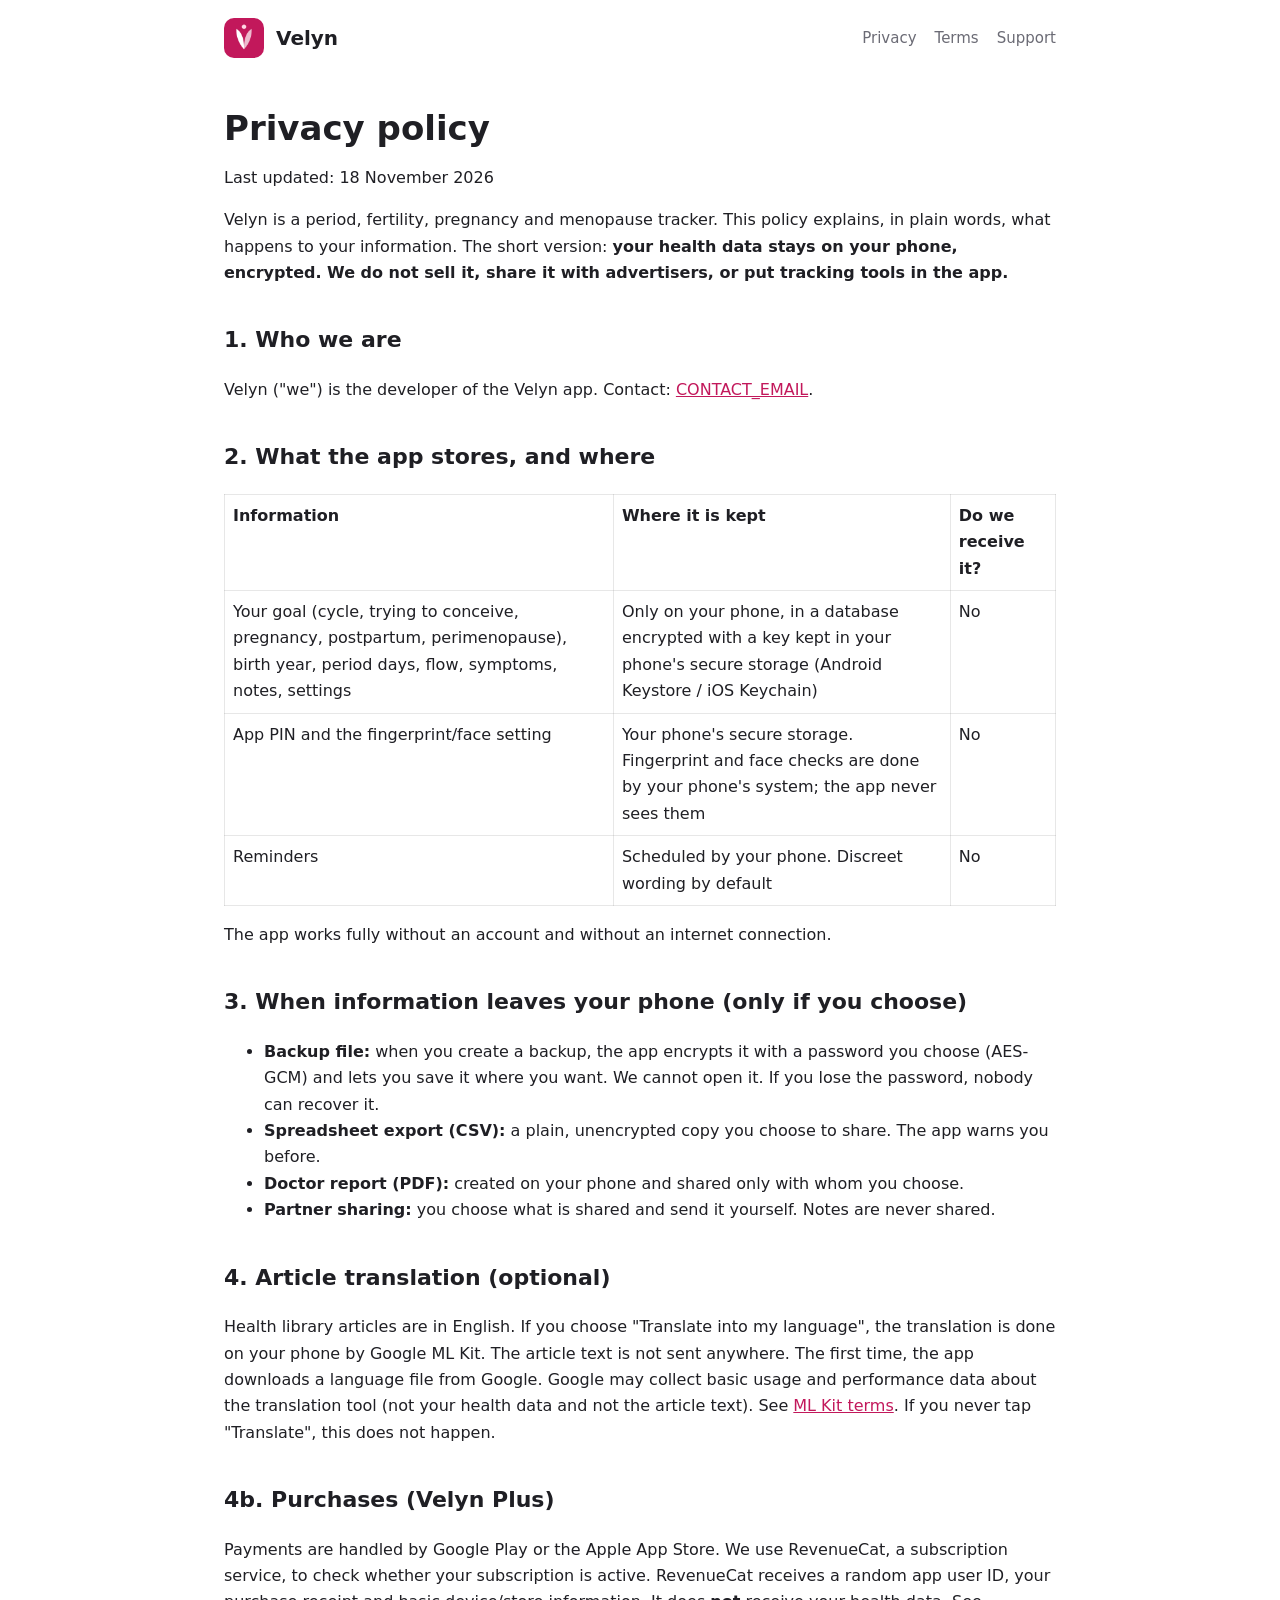
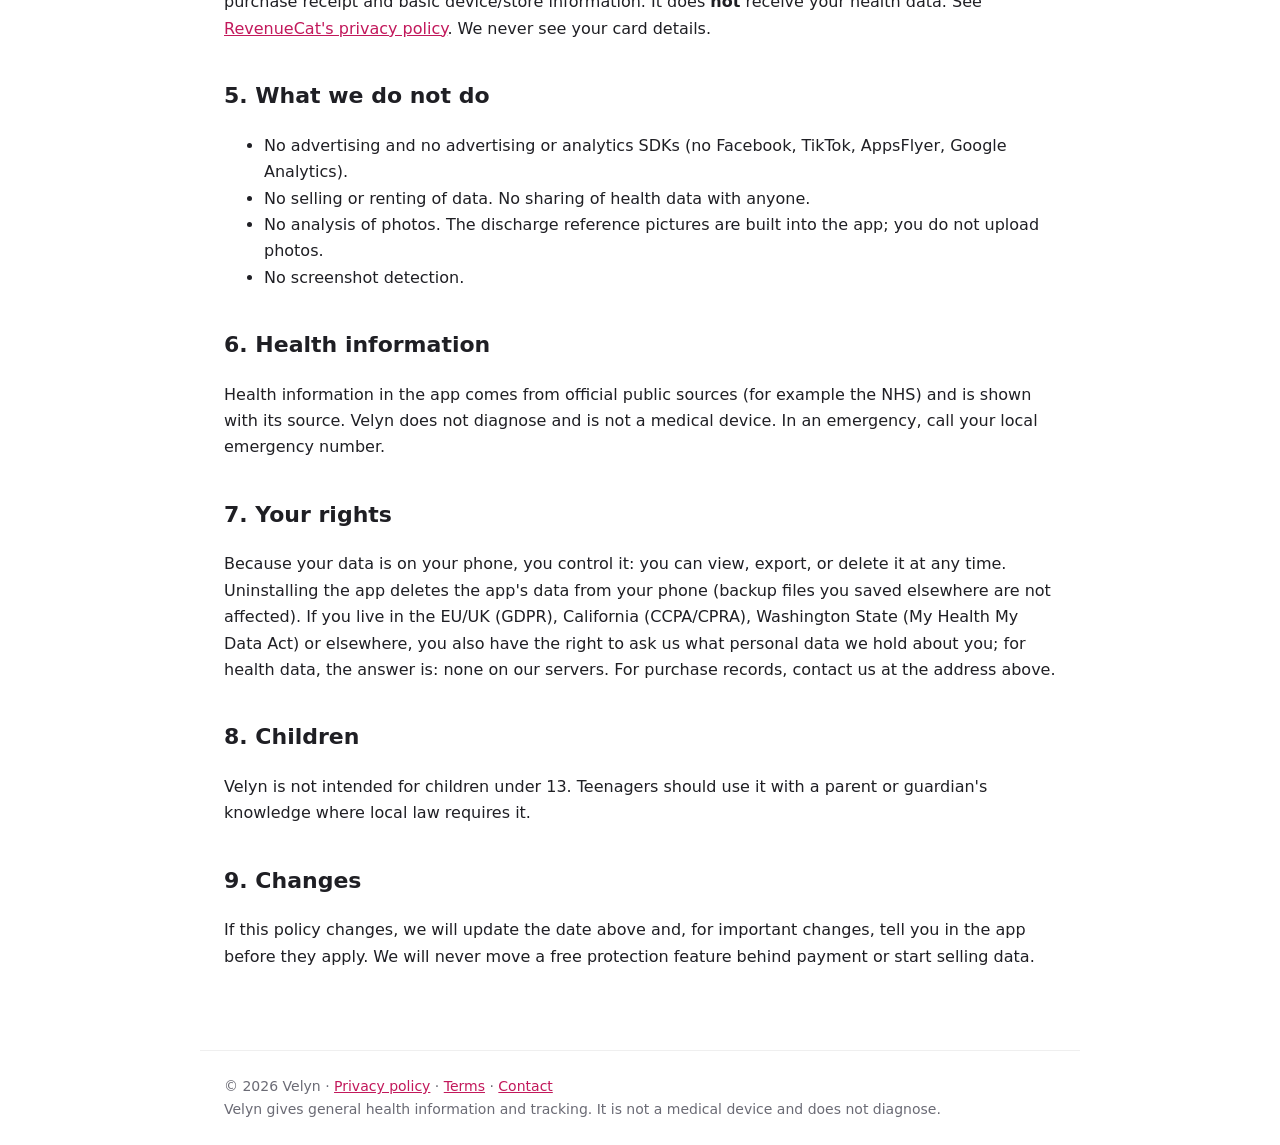
==== privacy.html @ 1d3dfdd0 "Website + daily official health content feed with safety checks Co-Authored-By: Claude Opus 5.5 <nor" ====
<!doctype html><html lang="en"><head><meta charset="utf-8"><meta name="viewport" content="width=device-width,initial-scale=1"><title>Velyn — Privacy policy</title><link rel="icon" href="icon.png"><link rel="stylesheet" href="style.css"></head><body><header><img src="icon.png" alt=""><a href="index.html">Velyn</a><nav><a href="privacy.html">Privacy</a><a href="terms.html">Terms</a><a href="support.html">Support</a></nav></header><main><h1>Privacy policy</h1><p>Last updated: 18 November 2026</p>
<p>Velyn is a period, fertility, pregnancy and menopause tracker. This policy explains, in plain words, what happens to your information. The short version: <b>your health data stays on your phone, encrypted. We do not sell it, share it with advertisers, or put tracking tools in the app.</b></p>
<h2>1. Who we are</h2><p>Velyn ("we") is the developer of the Velyn app. Contact: <a href="mailto:CONTACT_EMAIL">CONTACT_EMAIL</a>.</p>
<h2>2. What the app stores, and where</h2>
<table><tr><th>Information</th><th>Where it is kept</th><th>Do we receive it?</th></tr>
<tr><td>Your goal (cycle, trying to conceive, pregnancy, postpartum, perimenopause), birth year, period days, flow, symptoms, notes, settings</td><td>Only on your phone, in a database encrypted with a key kept in your phone's secure storage (Android Keystore / iOS Keychain)</td><td>No</td></tr>
<tr><td>App PIN and the fingerprint/face setting</td><td>Your phone's secure storage. Fingerprint and face checks are done by your phone's system; the app never sees them</td><td>No</td></tr>
<tr><td>Reminders</td><td>Scheduled by your phone. Discreet wording by default</td><td>No</td></tr></table>
<p>The app works fully without an account and without an internet connection.</p>
<h2>3. When information leaves your phone (only if you choose)</h2>
<ul>
<li><b>Backup file:</b> when you create a backup, the app encrypts it with a password you choose (AES-GCM) and lets you save it where you want. We cannot open it. If you lose the password, nobody can recover it.</li>
<li><b>Spreadsheet export (CSV):</b> a plain, unencrypted copy you choose to share. The app warns you before.</li>
<li><b>Doctor report (PDF):</b> created on your phone and shared only with whom you choose.</li>
<li><b>Partner sharing:</b> you choose what is shared and send it yourself. Notes are never shared.</li>
</ul>
<h2>4. Article translation (optional)</h2>
<p>Health library articles are in English. If you choose "Translate into my language", the translation is done on your phone by Google ML Kit. The article text is not sent anywhere. The first time, the app downloads a language file from Google. Google may collect basic usage and performance data about the translation tool (not your health data and not the article text). See <a href="https://developers.google.com/ml-kit/terms">ML Kit terms</a>. If you never tap "Translate", this does not happen.</p>
<h2>4b. Purchases (Velyn Plus)</h2>
<p>Payments are handled by Google Play or the Apple App Store. We use RevenueCat, a subscription service, to check whether your subscription is active. RevenueCat receives a random app user ID, your purchase receipt and basic device/store information. It does <b>not</b> receive your health data. See <a href="https://www.revenuecat.com/privacy">RevenueCat's privacy policy</a>. We never see your card details.</p>
<h2>5. What we do not do</h2>
<ul><li>No advertising and no advertising or analytics SDKs (no Facebook, TikTok, AppsFlyer, Google Analytics).</li><li>No selling or renting of data. No sharing of health data with anyone.</li><li>No analysis of photos. The discharge reference pictures are built into the app; you do not upload photos.</li><li>No screenshot detection.</li></ul>
<h2>6. Health information</h2><p>Health information in the app comes from official public sources (for example the NHS) and is shown with its source. Velyn does not diagnose and is not a medical device. In an emergency, call your local emergency number.</p>
<h2>7. Your rights</h2><p>Because your data is on your phone, you control it: you can view, export, or delete it at any time. Uninstalling the app deletes the app's data from your phone (backup files you saved elsewhere are not affected). If you live in the EU/UK (GDPR), California (CCPA/CPRA), Washington State (My Health My Data Act) or elsewhere, you also have the right to ask us what personal data we hold about you; for health data, the answer is: none on our servers. For purchase records, contact us at the address above.</p>
<h2>8. Children</h2><p>Velyn is not intended for children under 13. Teenagers should use it with a parent or guardian's knowledge where local law requires it.</p>
<h2>9. Changes</h2><p>If this policy changes, we will update the date above and, for important changes, tell you in the app before they apply. We will never move a free protection feature behind payment or start selling data.</p>
</main><footer>© 2026 Velyn · <a href="privacy.html">Privacy policy</a> · <a href="terms.html">Terms</a> · <a href="support.html">Contact</a><br>Velyn gives general health information and tracking. It is not a medical device and does not diagnose.</footer></body></html>
---- style.css ----
:root{--pink:#C2185B;--plum:#8E5A86;--text:#1F1F24;--muted:#6B6B75;--bg:#FFFFFF;--soft:#FDEEF3}
@media(prefers-color-scheme:dark){:root{--text:#EDEDF0;--muted:#B4B4BE;--bg:#15161A;--soft:#2A1A22}}
*{box-sizing:border-box}body{margin:0;font-family:system-ui,-apple-system,"Segoe UI",Roboto,sans-serif;color:var(--text);background:var(--bg);line-height:1.65}
header{display:flex;align-items:center;gap:12px;padding:18px 24px;max-width:880px;margin:auto}
header img{width:40px;height:40px;border-radius:10px}header a{color:inherit;text-decoration:none;font-weight:600;font-size:20px}
nav{margin-left:auto;display:flex;gap:18px;font-size:15px}nav a{font-weight:400;font-size:15px;color:var(--muted)}
main{max-width:880px;margin:auto;padding:8px 24px 64px}h1{font-size:34px;line-height:1.2;margin:24px 0 8px}h2{margin-top:36px;font-size:22px}
.hero{background:var(--soft);border-radius:24px;padding:36px;margin-top:12px}.hero p{font-size:19px;color:var(--muted);margin:0}
.grid{display:grid;grid-template-columns:repeat(auto-fit,minmax(240px,1fr));gap:16px;margin-top:24px}
.card{border:1px solid #8882;border-radius:16px;padding:18px}.card b{color:var(--pink)}
a{color:var(--pink)}footer{max-width:880px;margin:auto;padding:24px;color:var(--muted);font-size:14px;border-top:1px solid #8882}
table{border-collapse:collapse;width:100%}td,th{border:1px solid #8883;padding:8px;text-align:left;vertical-align:top}
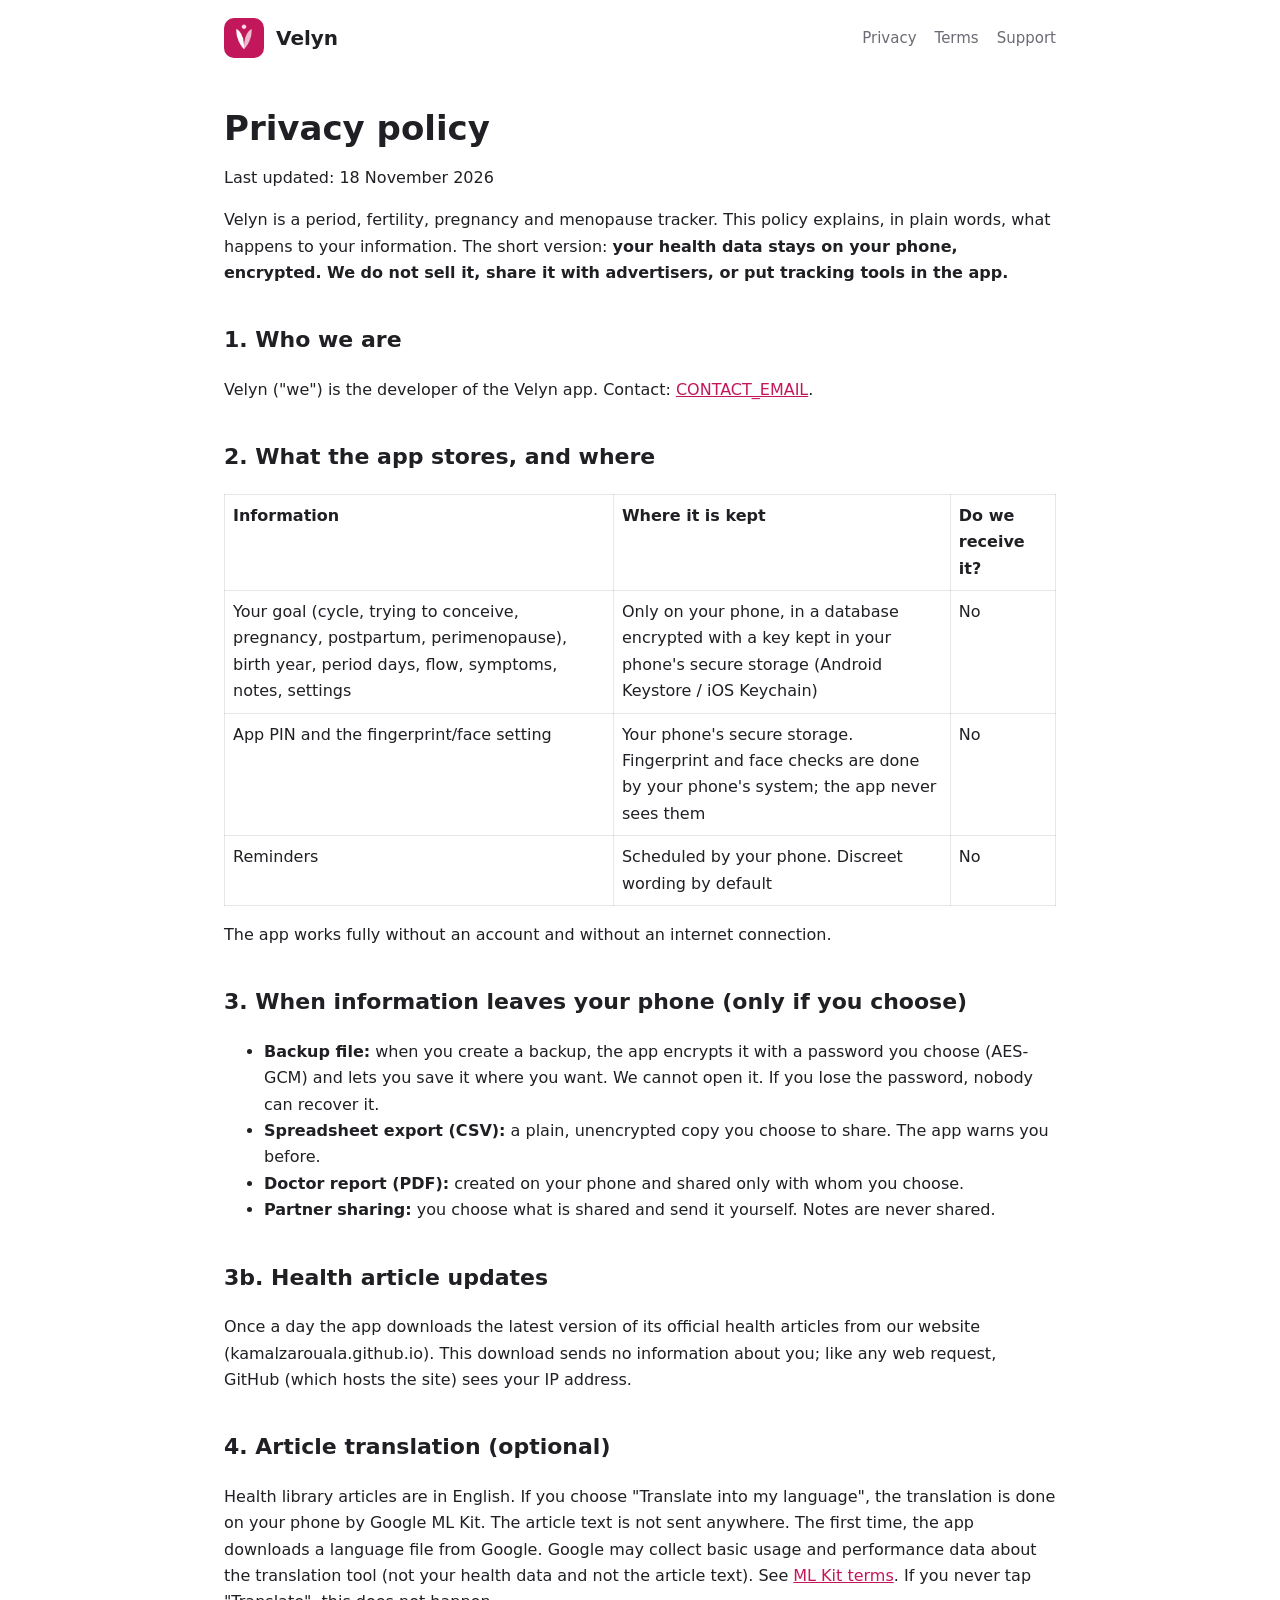
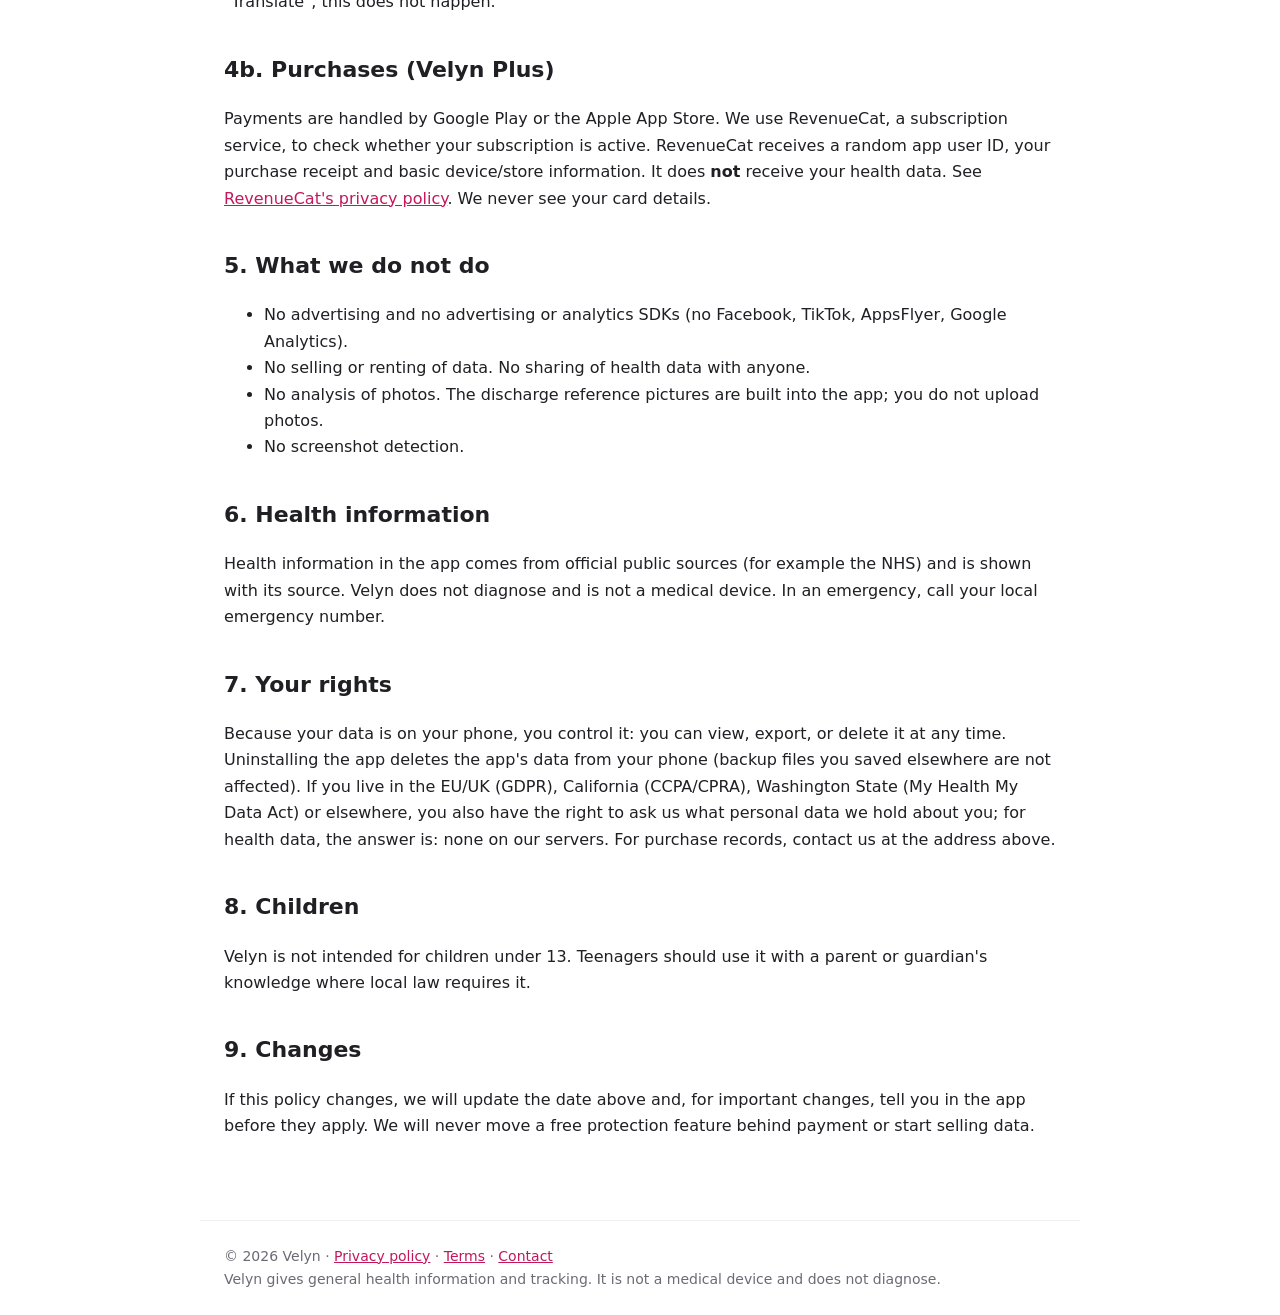
==== commit ed7c2948: "Privacy: daily content download Co-Authored-By: Claude Opus 5.5 <noreply@anthropic.com> Claude-Sessi" ====
--- a/privacy.html
+++ b/privacy.html
@@ -14,6 +14,8 @@
 <li><b>Doctor report (PDF):</b> created on your phone and shared only with whom you choose.</li>
 <li><b>Partner sharing:</b> you choose what is shared and send it yourself. Notes are never shared.</li>
 </ul>
+<h2>3b. Health article updates</h2>
+<p>Once a day the app downloads the latest version of its official health articles from our website (kamalzarouala.github.io). This download sends no information about you; like any web request, GitHub (which hosts the site) sees your IP address.</p>
 <h2>4. Article translation (optional)</h2>
 <p>Health library articles are in English. If you choose "Translate into my language", the translation is done on your phone by Google ML Kit. The article text is not sent anywhere. The first time, the app downloads a language file from Google. Google may collect basic usage and performance data about the translation tool (not your health data and not the article text). See <a href="https://developers.google.com/ml-kit/terms">ML Kit terms</a>. If you never tap "Translate", this does not happen.</p>
 <h2>4b. Purchases (Velyn Plus)</h2>
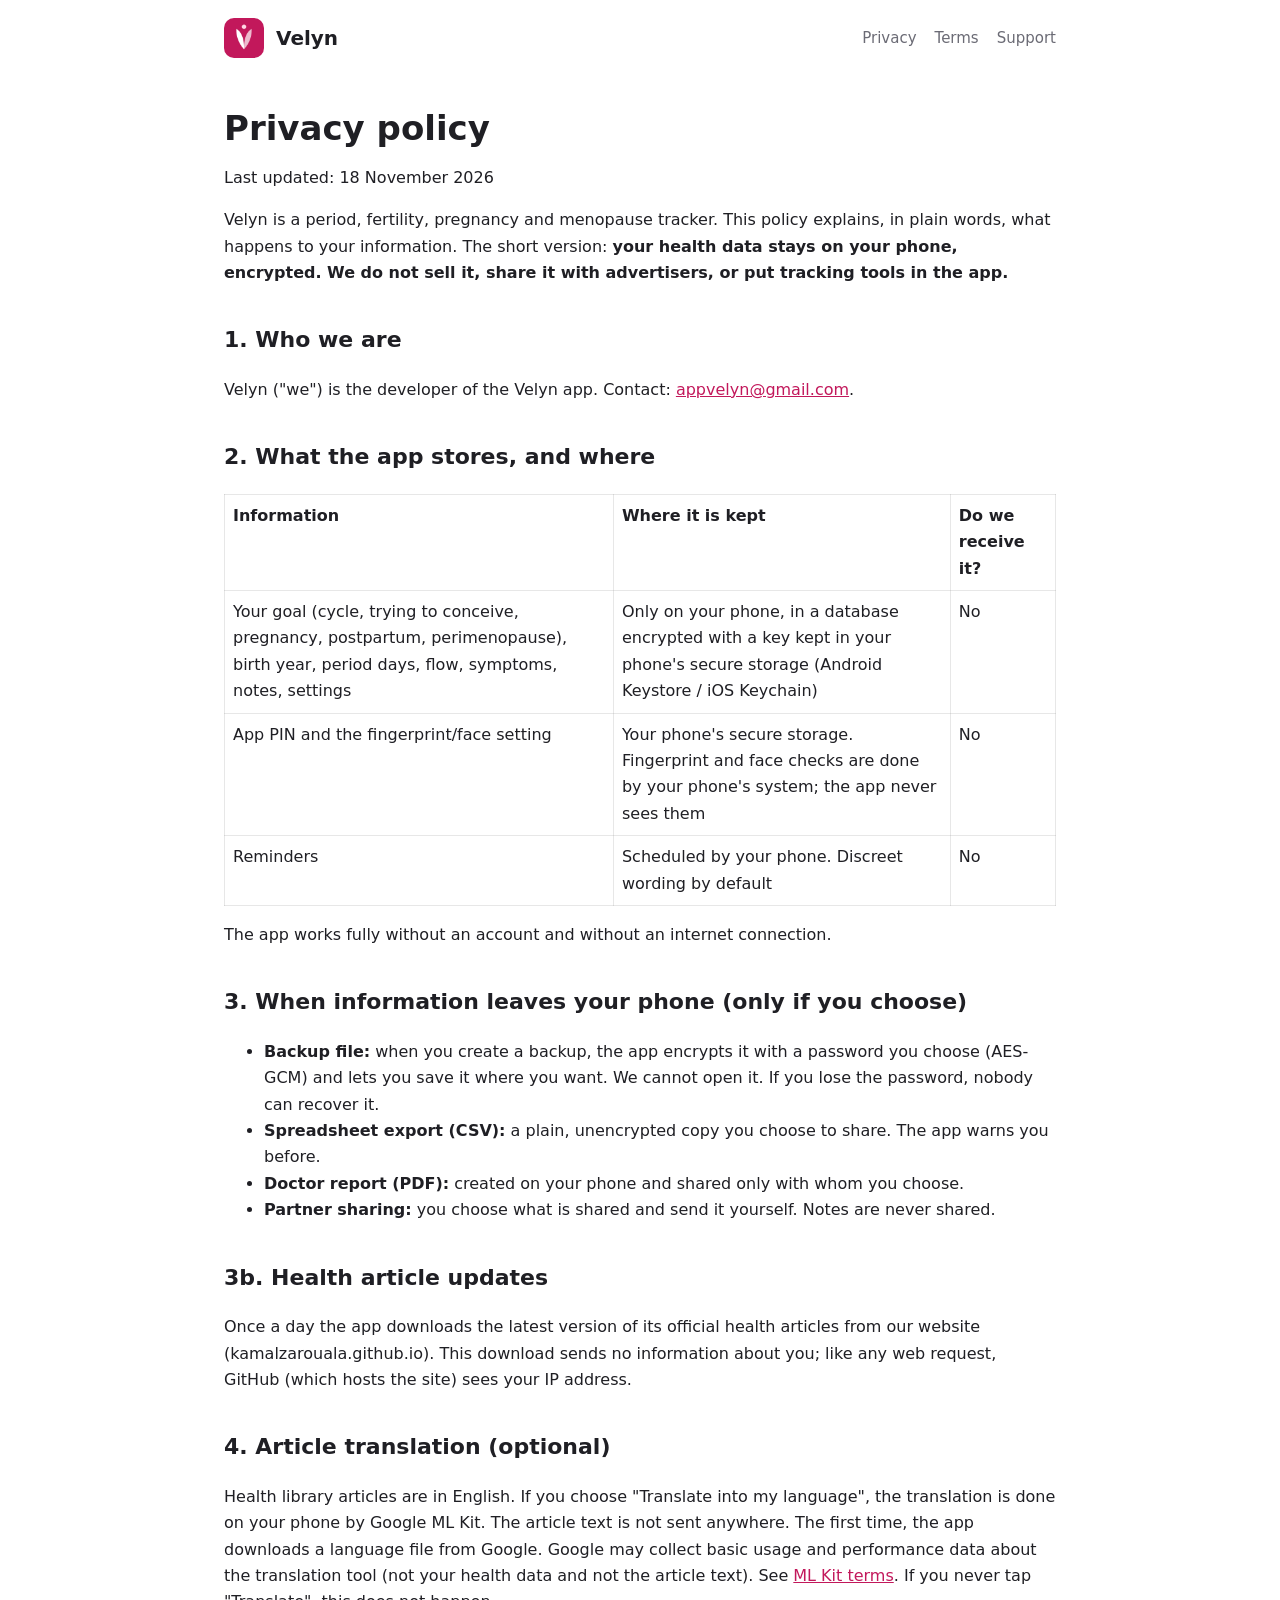
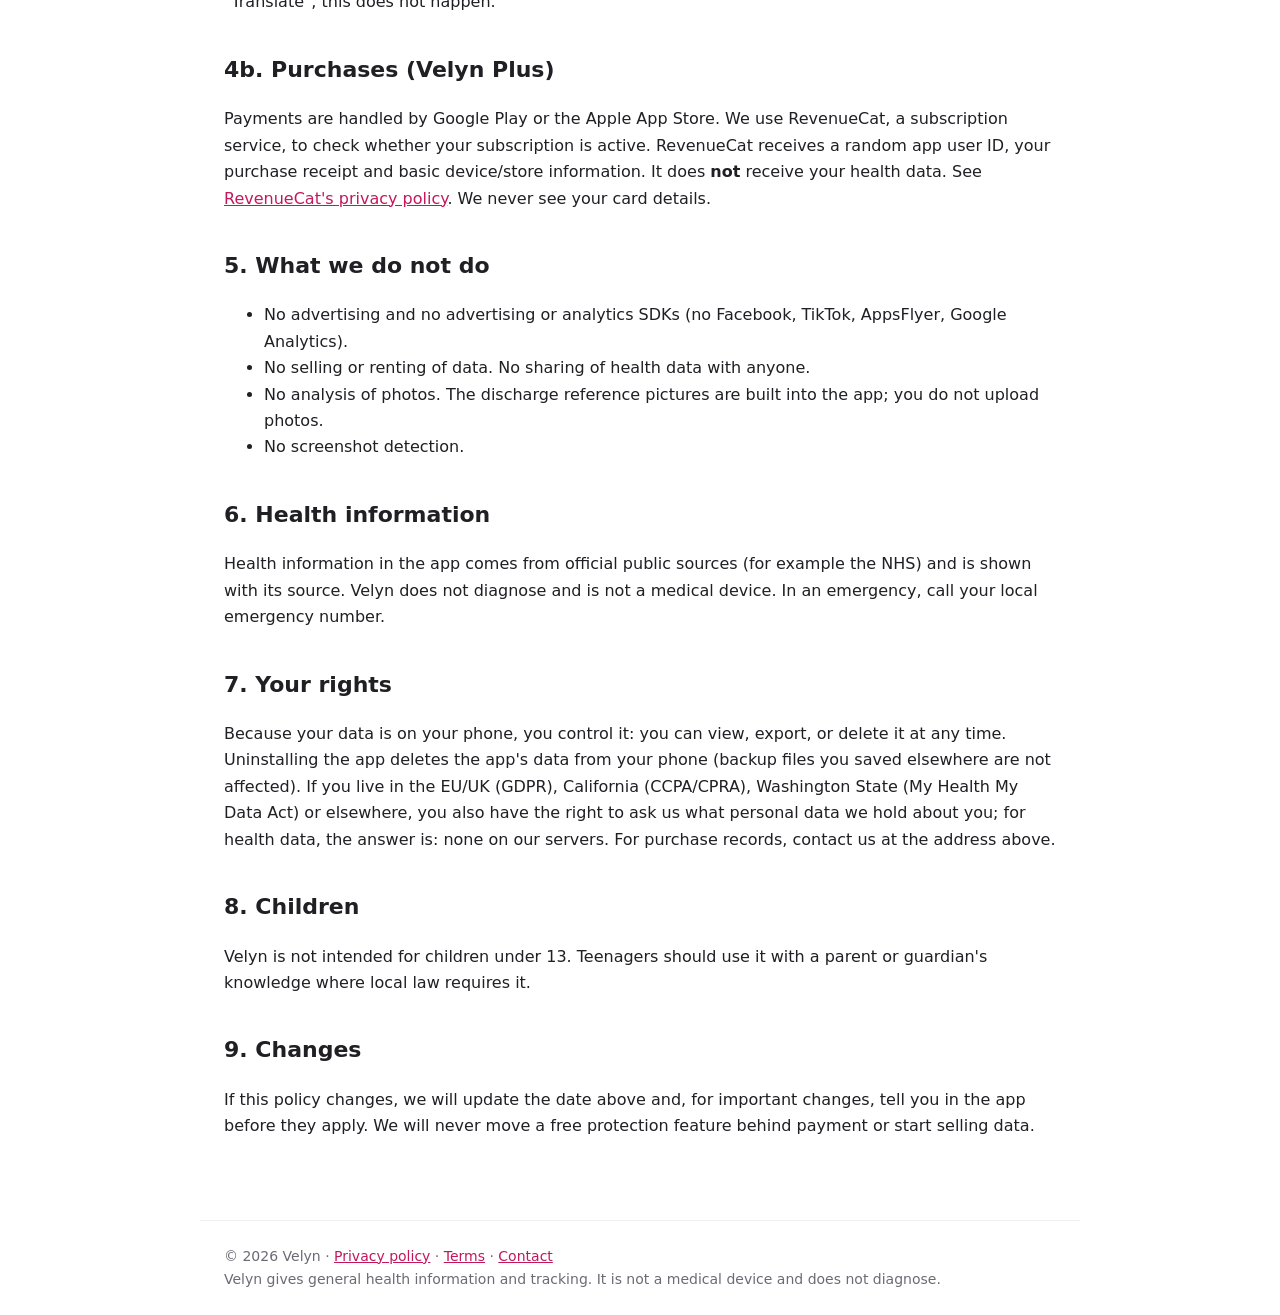
==== commit c7906c0a: "Contact email: appvelyn@gmail.com Co-Authored-By: Claude Opus 5.5 <noreply@anthropic.com> Claude-Ses" ====
--- a/privacy.html
+++ b/privacy.html
@@ -1,6 +1,6 @@
 <!doctype html><html lang="en"><head><meta charset="utf-8"><meta name="viewport" content="width=device-width,initial-scale=1"><title>Velyn — Privacy policy</title><link rel="icon" href="icon.png"><link rel="stylesheet" href="style.css"></head><body><header><img src="icon.png" alt=""><a href="index.html">Velyn</a><nav><a href="privacy.html">Privacy</a><a href="terms.html">Terms</a><a href="support.html">Support</a></nav></header><main><h1>Privacy policy</h1><p>Last updated: 18 November 2026</p>
 <p>Velyn is a period, fertility, pregnancy and menopause tracker. This policy explains, in plain words, what happens to your information. The short version: <b>your health data stays on your phone, encrypted. We do not sell it, share it with advertisers, or put tracking tools in the app.</b></p>
-<h2>1. Who we are</h2><p>Velyn ("we") is the developer of the Velyn app. Contact: <a href="mailto:CONTACT_EMAIL">CONTACT_EMAIL</a>.</p>
+<h2>1. Who we are</h2><p>Velyn ("we") is the developer of the Velyn app. Contact: <a href="mailto:appvelyn@gmail.com">appvelyn@gmail.com</a>.</p>
 <h2>2. What the app stores, and where</h2>
 <table><tr><th>Information</th><th>Where it is kept</th><th>Do we receive it?</th></tr>
 <tr><td>Your goal (cycle, trying to conceive, pregnancy, postpartum, perimenopause), birth year, period days, flow, symptoms, notes, settings</td><td>Only on your phone, in a database encrypted with a key kept in your phone's secure storage (Android Keystore / iOS Keychain)</td><td>No</td></tr>
